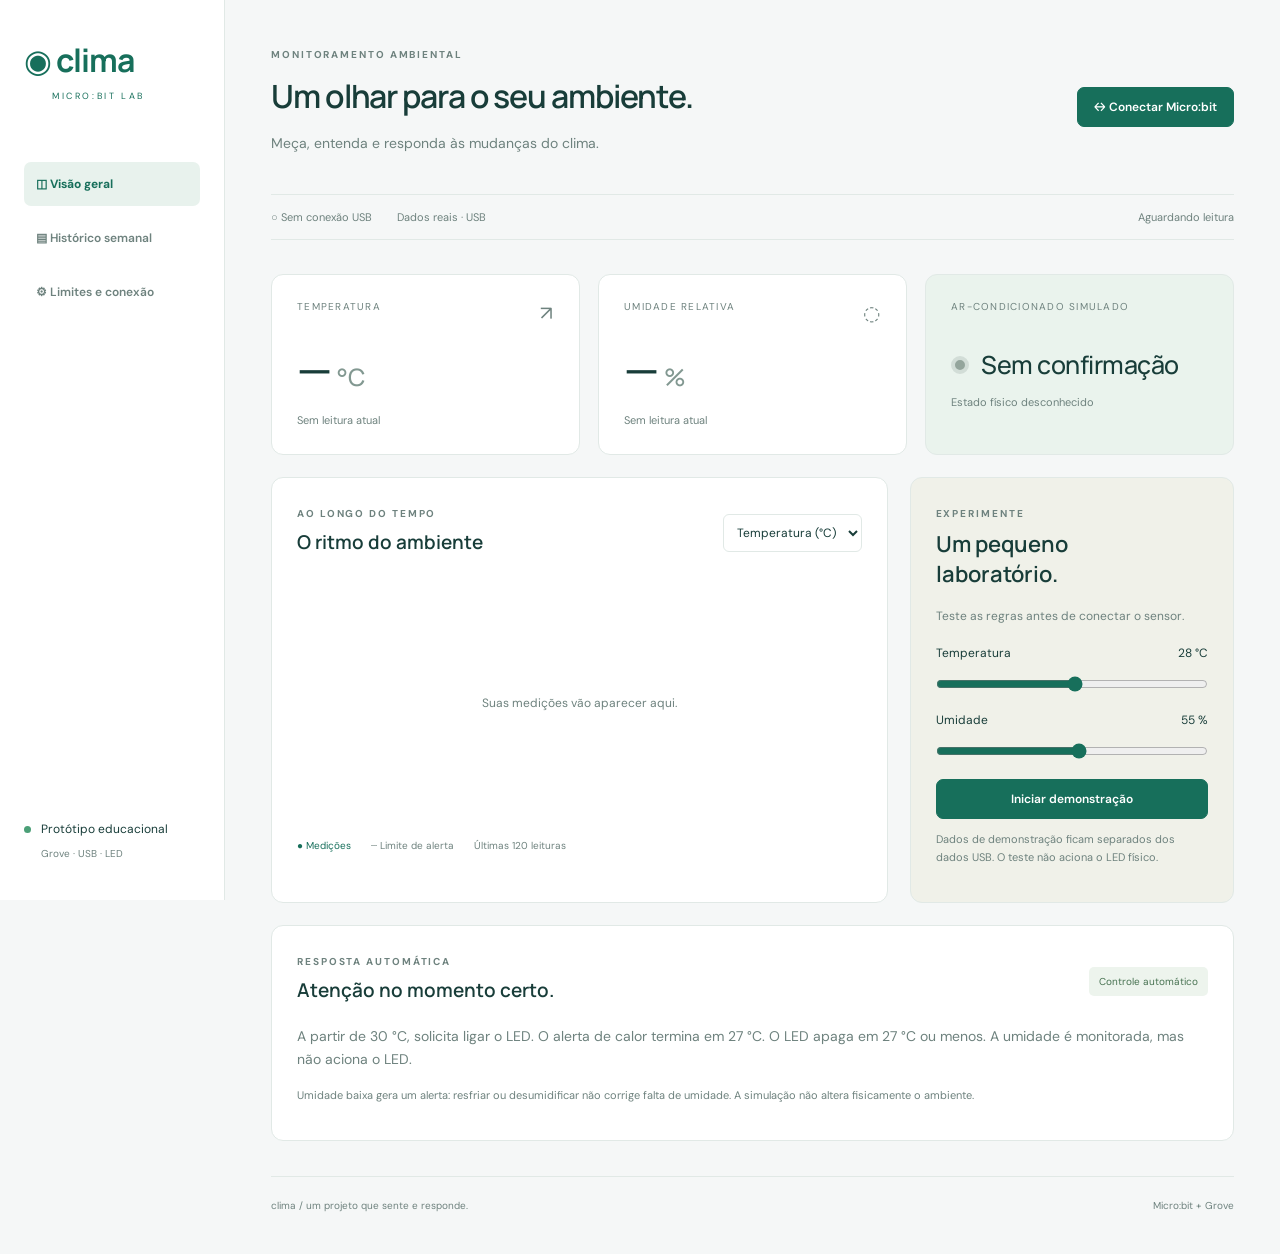
==== index.html @ e0c70516 "feat: prototipo termo" ====
<!doctype html><html lang="pt-BR"><head><meta charset="utf-8"><meta name="viewport" content="width=device-width,initial-scale=1"><title>Clima — Monitor de ambiente</title><link rel="stylesheet" href="style.css"></head><body>
<aside><a class="brand" href="#">◉ <b>clima</b><small>MICRO:BIT LAB</small></a><nav><button class="active" data-view="overview">◫ Visão geral</button><button data-view="history">▤ Histórico semanal</button><button data-view="settings">⚙ Limites e conexão</button></nav><div class="aside-bottom"><span class="dot"></span> Protótipo educacional<br><small>Grove · USB · LED</small></div></aside>
<main><header><div><span class="eyebrow">MONITORAMENTO AMBIENTAL</span><h1 id="pageTitle">Um olhar para o seu ambiente.</h1><p>Meça, entenda e responda às mudanças do clima.</p></div><button id="connect" class="primary">↔ Conectar Micro:bit</button></header>
<div class="notice"><span id="connection">○ Sem conexão USB</span><span id="source">Aguardando leituras reais</span><span id="updated">—</span></div><p id="message" role="status"></p>
<section id="overview" class="view"><div class="metrics"><article><span class="metric-label">TEMPERATURA <i>↗</i></span><strong id="temperature">— <small>°C</small></strong><p id="tempState">Aguardando sensor</p></article><article><span class="metric-label">UMIDADE RELATIVA <i>◌</i></span><strong id="humidity">— <small>%</small></strong><p id="humidityState">Aguardando sensor</p></article><article class="led-card"><span class="metric-label">AR-CONDICIONADO SIMULADO</span><div class="led-row"><span id="led" class="bulb"></span><strong id="ledState">Desligado</strong></div><p id="ledDetail">Representado pelo LED da matriz</p></article></div>
<div class="grid"><article class="chart-card"><div class="card-head"><div><span class="eyebrow">AO LONGO DO TEMPO</span><h2>O ritmo do ambiente</h2></div><select id="chartType" aria-label="Medição do gráfico"><option value="t">Temperatura (°C)</option><option value="h">Umidade (%)</option></select></div><div id="chart" class="chart"></div><div class="legend"><span>● Medições</span><span>┄ Limite de alerta</span><span>Últimas 120 leituras</span></div></article>
<article class="simulation"><span class="eyebrow">EXPERIMENTE</span><h2>Um pequeno laboratório.</h2><p>Teste as regras antes de conectar o sensor.</p><label>Temperatura <output id="tempOut">28 °C</output><input id="simTemp" type="range" min="10" max="45" step="0.5" value="28"></label><label>Umidade <output id="humOut">55 %</output><input id="simHum" type="range" min="10" max="95" value="55"></label><button id="simulate" class="primary">Iniciar demonstração</button><p class="muted">Dados de demonstração ficam separados dos dados USB. O teste não aciona o LED físico.</p></article></div>
<article><div class="card-head"><div><span class="eyebrow">RESPOSTA AUTOMÁTICA</span><h2 id="ruleTitle">Atenção no momento certo.</h2></div><span class="tag">Controle automático</span></div><p id="ruleText"></p><p class="muted">Umidade baixa gera um alerta: resfriar ou desumidificar não corrige falta de umidade. A simulação não altera fisicamente o ambiente.</p></article></section>
<section id="history" class="view" hidden><div class="card-head"><div><span class="eyebrow">RELATÓRIO</span><h2>Sua semana em perspectiva</h2></div><div class="tools"><input type="date" id="weekDate" aria-label="Data da semana"><button id="export">↓ Exportar CSV</button></div></div><p id="weekLabel"></p><div class="metrics"><article><span class="metric-label">PICO DE TEMPERATURA</span><strong id="peak">—</strong><p id="peakTime">Sem leituras na semana</p></article><article><span class="metric-label">OCORRÊNCIAS</span><strong id="eventCount">0</strong><p>Temperatura e umidade</p></article><article><span class="metric-label">HORÁRIO MAIS FREQUENTE</span><strong id="busyHour">—</strong><p>Início dos alertas</p></article></div><article><h2>Ocorrências registradas</h2><p class="muted">Horários locais do computador. Um episódio contínuo conta como uma ocorrência.</p><div class="table-wrap"><table><thead><tr><th>Início</th><th>Condição</th><th>Pico / mínimo</th><th>Duração</th><th>Ação solicitada</th></tr></thead><tbody id="events"></tbody></table></div></article></section>
<section id="settings" class="view" hidden><div class="grid"><article><span class="eyebrow">SUAS REGRAS</span><h2>Defina os limites</h2><form id="settingsForm"><label>Superaquecimento a partir de (°C)<input id="maxTemp" type="number" step="0.5" required min="0" max="60"></label><label>Encerrar resfriamento em (°C)<input id="returnTemp" type="number" step="0.5" required min="0" max="60"></label><label>Umidade mínima (%)<input id="minHum" type="number" required min="0" max="99"></label><label>Umidade máxima (%)<input id="maxHum" type="number" required min="1" max="100"></label><button class="primary">Salvar limites</button></form><p class="muted">40–70% é apenas uma faixa de demonstração ajustável, não uma recomendação para seu ambiente. As novas regras valem nas próximas leituras.</p></article><article><span class="eyebrow">DO SENSOR AO PAINEL</span><h2>Conectar é o próximo passo.</h2><ol><li>Abra o guia e prepare o código no MakeCode.</li><li>Use um cabo USB com transferência de dados.</li><li>Abra este painel no Chrome ou Edge em uma aba própria e clique em “Conectar Micro:bit”.</li><li>Escolha a porta serial do Micro:bit.</li></ol><a href="guia.html" target="_blank" class="button">Abrir guia e código do Micro:bit ↗</a><p class="muted">O painel precisa ficar aberto para coletar dados e controlar o LED. Sem leituras por 10 segundos, ele indica perda de sinal. O código de exemplo apaga o LED se os comandos pararem.</p><p class="muted">Histórico salvo apenas neste navegador, por até 90 dias e 100 mil leituras. Exporte o CSV para guardar uma cópia. Não há monitoramento com o navegador fechado.</p></article></div></section>
<footer>clima / um projeto que sente e responde.<span>Micro:bit + Grove</span></footer></main><script src="app.js"></script></body></html>
---- style.css ----
@import url('https://fonts.googleapis.com/css2?family=DM+Sans:wght@400;500;600;700&family=Manrope:wght@400;500;600;700;800&display=swap');
:root{--bg:#f5f7f7;--ink:#183d39;--muted:#6e827e;--green:#176f5b;--line:#e1e9e6}*{box-sizing:border-box}body{margin:0;background:var(--bg);color:var(--ink);font:14px 'DM Sans',sans-serif}aside{position:fixed;inset:0 auto 0 0;width:225px;background:#fff;border-right:1px solid var(--line);padding:38px 24px}.brand{display:block;font:32px Manrope,sans-serif;color:var(--green);text-decoration:none;letter-spacing:-1px}.brand small{display:block;font:9px 'DM Sans';letter-spacing:2.6px;margin:8px 0 60px 28px}nav button{display:block;width:100%;text-align:left;margin:10px 0;border:0;color:var(--muted);background:none;padding:14px 12px}nav button.active{background:#e8f2ed;color:var(--green);font-weight:700}.aside-bottom{position:absolute;bottom:35px;font-size:12px;line-height:2}.aside-bottom small{color:var(--muted);padding-left:17px}.dot{display:inline-block;width:7px;height:7px;background:#4b9f77;border-radius:50%;margin-right:7px}main{margin-left:225px;max-width:1600px;padding:44px 46px 20px}header{display:flex;justify-content:space-between;align-items:center;gap:20px}.eyebrow{font-size:10px;letter-spacing:1.9px;color:var(--muted);font-weight:700}h1{font:600 32px Manrope,sans-serif;letter-spacing:-1.1px;margin:12px 0}h2{font:600 19px Manrope,sans-serif;margin:8px 0 18px}p{color:var(--muted);line-height:1.65}button,.button{cursor:pointer;border:1px solid #d5e2dc;background:#fff;padding:11px 16px;border-radius:7px;color:var(--ink);font:600 12px 'DM Sans';text-decoration:none;display:inline-block}button:hover,.button:hover{filter:brightness(.95)}button:disabled{opacity:.5;cursor:wait}.primary{background:var(--green);color:#fff;border-color:var(--green)}.notice{display:flex;gap:25px;align-items:center;border-top:1px solid var(--line);border-bottom:1px solid var(--line);padding:15px 0;margin-top:25px;font-size:11px;color:var(--muted)}#updated{margin-left:auto}#message{min-height:14px;font-size:12px;margin:10px 0}.metrics{display:grid;grid-template-columns:repeat(3,1fr);gap:18px;margin:0 0 22px}article{background:white;border:1px solid var(--line);border-radius:12px;padding:25px}.metric-label{font-size:10px;letter-spacing:1.25px;display:block;color:var(--muted)}.metric-label i{float:right;font-style:normal;font-size:20px}.metrics strong{font:500 45px Manrope,sans-serif;display:block;margin:25px 0 10px;letter-spacing:-2px}.metrics strong small{font-size:24px;color:#829891;letter-spacing:0}.metrics p{font-size:11px;margin-bottom:0}.led-card{background:#eaf3ed}.led-row{display:flex;align-items:center;gap:12px;margin-top:34px}.led-row strong{font-size:25px;letter-spacing:-.5px;margin:0}.bulb{width:18px;height:18px;border:4px solid #d2ddd7;border-radius:50%;background:#94a59c}.bulb.on{background:#42ac72;border-color:#b6e5c8;box-shadow:0 0 20px #7ec59a}.grid{display:grid;grid-template-columns:minmax(0,1.9fr) minmax(270px,1fr);gap:22px;margin-bottom:22px}.card-head{display:flex;justify-content:space-between;align-items:center;gap:15px}.card-head h2{margin-bottom:8px}select,input[type=date]{background:white;border:1px solid var(--line);border-radius:6px;padding:9px;color:var(--ink);font:12px 'DM Sans'}.chart{height:240px;display:flex;align-items:center;justify-content:center;color:var(--muted);font-size:12px;margin-top:20px}.chart svg{width:100%;height:100%;overflow:visible}.legend{display:flex;gap:20px;font-size:10px;color:var(--muted);margin:16px 0 0}.legend span:first-child{color:var(--green)}.simulation{background:#f0f1e9}.simulation h2{font-size:22px;max-width:220px}.simulation p{font-size:12px}label{display:block;margin:18px 0;color:var(--ink);font-size:12px}output{float:right}input[type=range]{display:block;width:100%;margin:15px 0 20px;accent-color:var(--green)}.simulation .primary{width:100%}.muted{font-size:11px!important}.tag{background:#edf4ed;color:#477251;padding:8px 10px;border-radius:5px;font-size:10px}.tools{display:flex;gap:10px}table{border-collapse:collapse;width:100%;font-size:12px;text-align:left}th{color:var(--muted);font-size:10px;letter-spacing:.8px}td,th{padding:16px 8px;border-bottom:1px solid var(--line)}.table-wrap{overflow:auto}input[type=number]{display:block;border:1px solid var(--line);border-radius:5px;padding:10px;margin:8px 0;width:100%}li{padding:8px 0;line-height:1.6;color:var(--muted)}footer{display:flex;justify-content:space-between;border-top:1px solid var(--line);padding:22px 0;margin-top:35px;color:var(--muted);font-size:10px} [hidden]{display:none!important}.warn{color:#b36b2c!important}button:focus-visible,a:focus-visible,input:focus-visible,select:focus-visible{outline:3px solid #82bba9;outline-offset:3px}@media(max-width:1100px){aside{width:185px;padding:32px 16px}main{margin-left:185px;padding:30px 24px}.grid{grid-template-columns:1fr}.simulation h2{max-width:none}h1{font-size:26px}.metrics strong{font-size:35px}.metrics{gap:10px}article{padding:20px}}@media(max-width:720px){aside{position:static;width:auto;padding:18px}.brand{font-size:25px}.brand small,.aside-bottom{display:none}nav{display:flex;gap:4px;margin-top:12px}nav button{margin:0;padding:10px 6px;font-size:10px;text-align:center}main{margin:0;padding:24px 16px}header{align-items:flex-start;flex-direction:column}h1{font-size:25px}.metrics{grid-template-columns:1fr}.metrics strong{margin-top:15px}.notice{flex-wrap:wrap;gap:10px}#updated{margin-left:0}.card-head{align-items:flex-start;flex-wrap:wrap}.legend{gap:12px;font-size:9px}.tools{flex-wrap:wrap}}
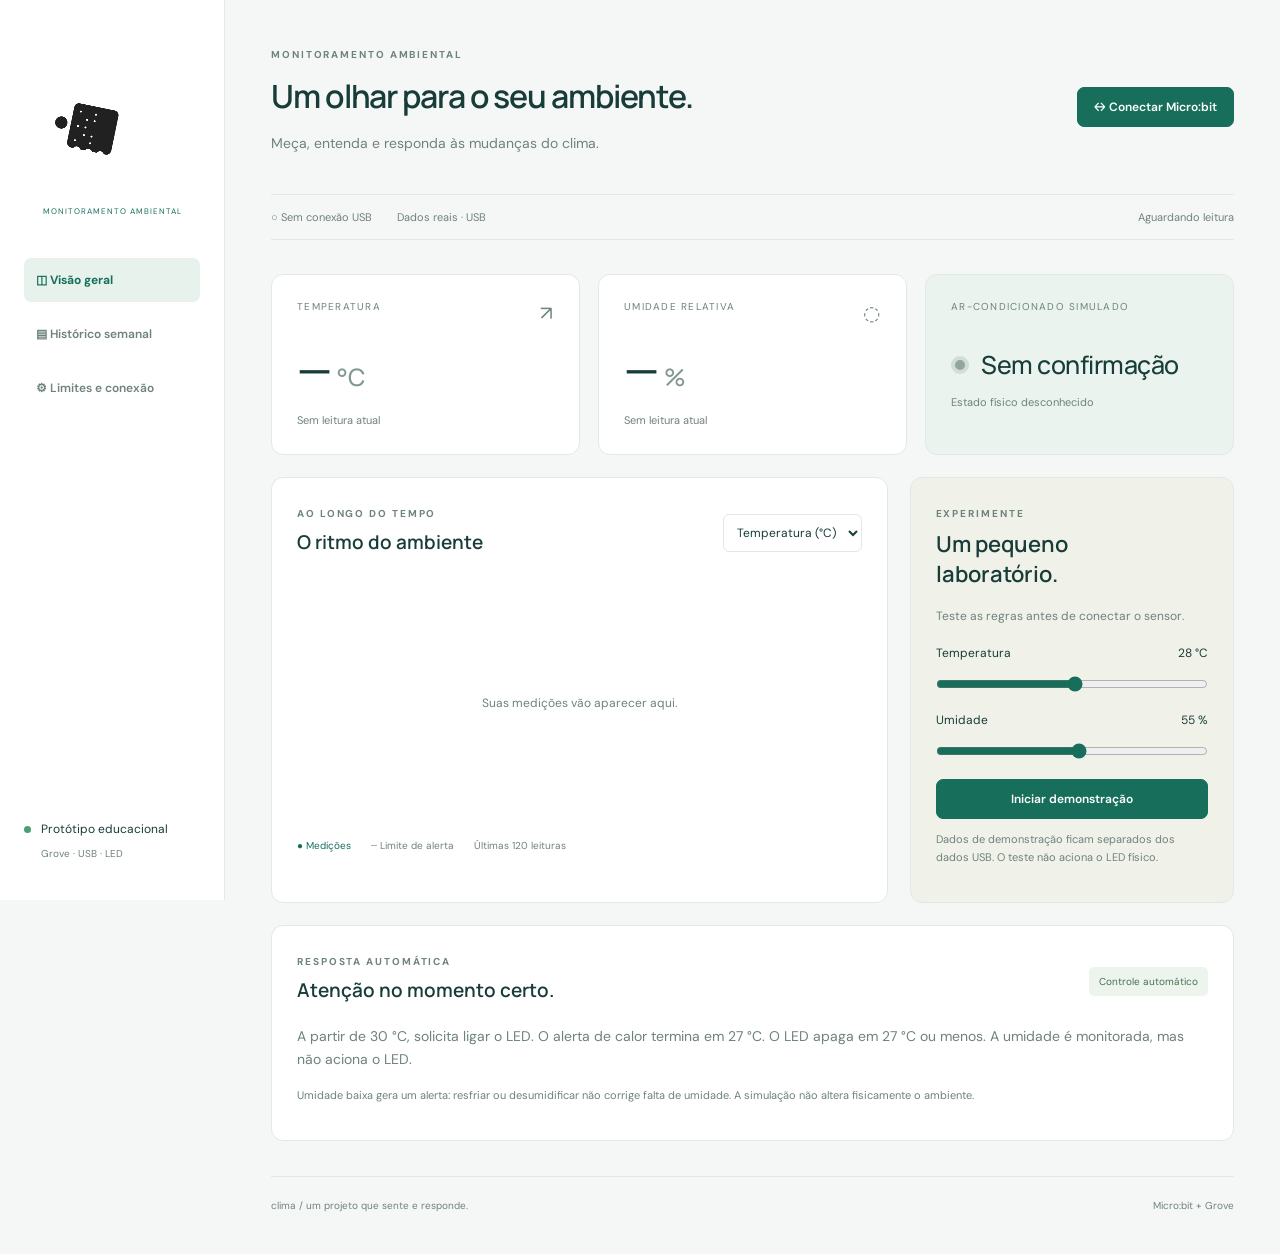
==== commit 88017ab9: "feat: mudando a logo" ====
--- a/index.html
+++ b/index.html
@@ -1,11 +1,160 @@
-<!doctype html><html lang="pt-BR"><head><meta charset="utf-8"><meta name="viewport" content="width=device-width,initial-scale=1"><title>Clima — Monitor de ambiente</title><link rel="stylesheet" href="style.css"></head><body>
-<aside><a class="brand" href="#">◉ <b>clima</b><small>MICRO:BIT LAB</small></a><nav><button class="active" data-view="overview">◫ Visão geral</button><button data-view="history">▤ Histórico semanal</button><button data-view="settings">⚙ Limites e conexão</button></nav><div class="aside-bottom"><span class="dot"></span> Protótipo educacional<br><small>Grove · USB · LED</small></div></aside>
-<main><header><div><span class="eyebrow">MONITORAMENTO AMBIENTAL</span><h1 id="pageTitle">Um olhar para o seu ambiente.</h1><p>Meça, entenda e responda às mudanças do clima.</p></div><button id="connect" class="primary">↔ Conectar Micro:bit</button></header>
-<div class="notice"><span id="connection">○ Sem conexão USB</span><span id="source">Aguardando leituras reais</span><span id="updated">—</span></div><p id="message" role="status"></p>
-<section id="overview" class="view"><div class="metrics"><article><span class="metric-label">TEMPERATURA <i>↗</i></span><strong id="temperature">— <small>°C</small></strong><p id="tempState">Aguardando sensor</p></article><article><span class="metric-label">UMIDADE RELATIVA <i>◌</i></span><strong id="humidity">— <small>%</small></strong><p id="humidityState">Aguardando sensor</p></article><article class="led-card"><span class="metric-label">AR-CONDICIONADO SIMULADO</span><div class="led-row"><span id="led" class="bulb"></span><strong id="ledState">Desligado</strong></div><p id="ledDetail">Representado pelo LED da matriz</p></article></div>
-<div class="grid"><article class="chart-card"><div class="card-head"><div><span class="eyebrow">AO LONGO DO TEMPO</span><h2>O ritmo do ambiente</h2></div><select id="chartType" aria-label="Medição do gráfico"><option value="t">Temperatura (°C)</option><option value="h">Umidade (%)</option></select></div><div id="chart" class="chart"></div><div class="legend"><span>● Medições</span><span>┄ Limite de alerta</span><span>Últimas 120 leituras</span></div></article>
-<article class="simulation"><span class="eyebrow">EXPERIMENTE</span><h2>Um pequeno laboratório.</h2><p>Teste as regras antes de conectar o sensor.</p><label>Temperatura <output id="tempOut">28 °C</output><input id="simTemp" type="range" min="10" max="45" step="0.5" value="28"></label><label>Umidade <output id="humOut">55 %</output><input id="simHum" type="range" min="10" max="95" value="55"></label><button id="simulate" class="primary">Iniciar demonstração</button><p class="muted">Dados de demonstração ficam separados dos dados USB. O teste não aciona o LED físico.</p></article></div>
-<article><div class="card-head"><div><span class="eyebrow">RESPOSTA AUTOMÁTICA</span><h2 id="ruleTitle">Atenção no momento certo.</h2></div><span class="tag">Controle automático</span></div><p id="ruleText"></p><p class="muted">Umidade baixa gera um alerta: resfriar ou desumidificar não corrige falta de umidade. A simulação não altera fisicamente o ambiente.</p></article></section>
-<section id="history" class="view" hidden><div class="card-head"><div><span class="eyebrow">RELATÓRIO</span><h2>Sua semana em perspectiva</h2></div><div class="tools"><input type="date" id="weekDate" aria-label="Data da semana"><button id="export">↓ Exportar CSV</button></div></div><p id="weekLabel"></p><div class="metrics"><article><span class="metric-label">PICO DE TEMPERATURA</span><strong id="peak">—</strong><p id="peakTime">Sem leituras na semana</p></article><article><span class="metric-label">OCORRÊNCIAS</span><strong id="eventCount">0</strong><p>Temperatura e umidade</p></article><article><span class="metric-label">HORÁRIO MAIS FREQUENTE</span><strong id="busyHour">—</strong><p>Início dos alertas</p></article></div><article><h2>Ocorrências registradas</h2><p class="muted">Horários locais do computador. Um episódio contínuo conta como uma ocorrência.</p><div class="table-wrap"><table><thead><tr><th>Início</th><th>Condição</th><th>Pico / mínimo</th><th>Duração</th><th>Ação solicitada</th></tr></thead><tbody id="events"></tbody></table></div></article></section>
-<section id="settings" class="view" hidden><div class="grid"><article><span class="eyebrow">SUAS REGRAS</span><h2>Defina os limites</h2><form id="settingsForm"><label>Superaquecimento a partir de (°C)<input id="maxTemp" type="number" step="0.5" required min="0" max="60"></label><label>Encerrar resfriamento em (°C)<input id="returnTemp" type="number" step="0.5" required min="0" max="60"></label><label>Umidade mínima (%)<input id="minHum" type="number" required min="0" max="99"></label><label>Umidade máxima (%)<input id="maxHum" type="number" required min="1" max="100"></label><button class="primary">Salvar limites</button></form><p class="muted">40–70% é apenas uma faixa de demonstração ajustável, não uma recomendação para seu ambiente. As novas regras valem nas próximas leituras.</p></article><article><span class="eyebrow">DO SENSOR AO PAINEL</span><h2>Conectar é o próximo passo.</h2><ol><li>Abra o guia e prepare o código no MakeCode.</li><li>Use um cabo USB com transferência de dados.</li><li>Abra este painel no Chrome ou Edge em uma aba própria e clique em “Conectar Micro:bit”.</li><li>Escolha a porta serial do Micro:bit.</li></ol><a href="guia.html" target="_blank" class="button">Abrir guia e código do Micro:bit ↗</a><p class="muted">O painel precisa ficar aberto para coletar dados e controlar o LED. Sem leituras por 10 segundos, ele indica perda de sinal. O código de exemplo apaga o LED se os comandos pararem.</p><p class="muted">Histórico salvo apenas neste navegador, por até 90 dias e 100 mil leituras. Exporte o CSV para guardar uma cópia. Não há monitoramento com o navegador fechado.</p></article></div></section>
-<footer>clima / um projeto que sente e responde.<span>Micro:bit + Grove</span></footer></main><script src="app.js"></script></body></html>
+<!doctype html>
+<html lang="pt-BR">
+
+<head>
+    <meta charset="utf-8">
+    <meta name="viewport" content="width=device-width,initial-scale=1">
+    <title>Clima — Monitor de ambiente</title>
+    <link rel="stylesheet" href="style.css">
+</head>
+
+<body>
+    <aside><a class="brand" href="#" aria-label="Termo — início">
+  <video class="brand-video" autoplay muted loop playsinline aria-hidden="true">
+    <source src="assets/termo-transparente.webm" type="video/webm">
+  </video>
+ 
+  <small>MONITORAMENTO AMBIENTAL</small>
+</a>
+        <nav><button class="active" data-view="overview">◫ Visão geral</button><button data-view="history">▤ Histórico
+                semanal</button><button data-view="settings">⚙ Limites e conexão</button></nav>
+        <div class="aside-bottom"><span class="dot"></span> Protótipo educacional<br><small>Grove · USB · LED</small>
+        </div>
+    </aside>
+    <main>
+        <header>
+            <div><span class="eyebrow">MONITORAMENTO AMBIENTAL</span>
+                <h1 id="pageTitle">Um olhar para o seu ambiente.</h1>
+                <p>Meça, entenda e responda às mudanças do clima.</p>
+            </div><button id="connect" class="primary">↔ Conectar Micro:bit</button>
+        </header>
+        <div class="notice"><span id="connection">○ Sem conexão USB</span><span id="source">Aguardando leituras
+                reais</span><span id="updated">—</span></div>
+        <p id="message" role="status"></p>
+        <section id="overview" class="view">
+            <div class="metrics">
+                <article><span class="metric-label">TEMPERATURA <i>↗</i></span><strong id="temperature">—
+                        <small>°C</small></strong>
+                    <p id="tempState">Aguardando sensor</p>
+                </article>
+                <article><span class="metric-label">UMIDADE RELATIVA <i>◌</i></span><strong id="humidity">—
+                        <small>%</small></strong>
+                    <p id="humidityState">Aguardando sensor</p>
+                </article>
+                <article class="led-card"><span class="metric-label">AR-CONDICIONADO SIMULADO</span>
+                    <div class="led-row"><span id="led" class="bulb"></span><strong id="ledState">Desligado</strong>
+                    </div>
+                    <p id="ledDetail">Representado pelo LED da matriz</p>
+                </article>
+            </div>
+            <div class="grid">
+                <article class="chart-card">
+                    <div class="card-head">
+                        <div><span class="eyebrow">AO LONGO DO TEMPO</span>
+                            <h2>O ritmo do ambiente</h2>
+                        </div><select id="chartType" aria-label="Medição do gráfico">
+                            <option value="t">Temperatura (°C)</option>
+                            <option value="h">Umidade (%)</option>
+                        </select>
+                    </div>
+                    <div id="chart" class="chart"></div>
+                    <div class="legend"><span>● Medições</span><span>┄ Limite de alerta</span><span>Últimas 120
+                            leituras</span></div>
+                </article>
+                <article class="simulation"><span class="eyebrow">EXPERIMENTE</span>
+                    <h2>Um pequeno laboratório.</h2>
+                    <p>Teste as regras antes de conectar o sensor.</p><label>Temperatura <output id="tempOut">28
+                            °C</output><input id="simTemp" type="range" min="10" max="45" step="0.5"
+                            value="28"></label><label>Umidade <output id="humOut">55 %</output><input id="simHum"
+                            type="range" min="10" max="95" value="55"></label><button id="simulate"
+                        class="primary">Iniciar demonstração</button>
+                    <p class="muted">Dados de demonstração ficam separados dos dados USB. O teste não aciona o LED
+                        físico.</p>
+                </article>
+            </div>
+            <article>
+                <div class="card-head">
+                    <div><span class="eyebrow">RESPOSTA AUTOMÁTICA</span>
+                        <h2 id="ruleTitle">Atenção no momento certo.</h2>
+                    </div><span class="tag">Controle automático</span>
+                </div>
+                <p id="ruleText"></p>
+                <p class="muted">Umidade baixa gera um alerta: resfriar ou desumidificar não corrige falta de umidade. A
+                    simulação não altera fisicamente o ambiente.</p>
+            </article>
+        </section>
+        <section id="history" class="view" hidden>
+            <div class="card-head">
+                <div><span class="eyebrow">RELATÓRIO</span>
+                    <h2>Sua semana em perspectiva</h2>
+                </div>
+                <div class="tools"><input type="date" id="weekDate" aria-label="Data da semana"><button id="export">↓
+                        Exportar CSV</button></div>
+            </div>
+            <p id="weekLabel"></p>
+            <div class="metrics">
+                <article><span class="metric-label">PICO DE TEMPERATURA</span><strong id="peak">—</strong>
+                    <p id="peakTime">Sem leituras na semana</p>
+                </article>
+                <article><span class="metric-label">OCORRÊNCIAS</span><strong id="eventCount">0</strong>
+                    <p>Temperatura e umidade</p>
+                </article>
+                <article><span class="metric-label">HORÁRIO MAIS FREQUENTE</span><strong id="busyHour">—</strong>
+                    <p>Início dos alertas</p>
+                </article>
+            </div>
+            <article>
+                <h2>Ocorrências registradas</h2>
+                <p class="muted">Horários locais do computador. Um episódio contínuo conta como uma ocorrência.</p>
+                <div class="table-wrap">
+                    <table>
+                        <thead>
+                            <tr>
+                                <th>Início</th>
+                                <th>Condição</th>
+                                <th>Pico / mínimo</th>
+                                <th>Duração</th>
+                                <th>Ação solicitada</th>
+                            </tr>
+                        </thead>
+                        <tbody id="events"></tbody>
+                    </table>
+                </div>
+            </article>
+        </section>
+        <section id="settings" class="view" hidden>
+            <div class="grid">
+                <article><span class="eyebrow">SUAS REGRAS</span>
+                    <h2>Defina os limites</h2>
+                    <form id="settingsForm"><label>Superaquecimento a partir de (°C)<input id="maxTemp" type="number"
+                                step="0.5" required min="0" max="60"></label><label>Encerrar resfriamento em (°C)<input
+                                id="returnTemp" type="number" step="0.5" required min="0"
+                                max="60"></label><label>Umidade mínima (%)<input id="minHum" type="number" required
+                                min="0" max="99"></label><label>Umidade máxima (%)<input id="maxHum" type="number"
+                                required min="1" max="100"></label><button class="primary">Salvar limites</button>
+                    </form>
+                    <p class="muted">40–70% é apenas uma faixa de demonstração ajustável, não uma recomendação para seu
+                        ambiente. As novas regras valem nas próximas leituras.</p>
+                </article>
+                <article><span class="eyebrow">DO SENSOR AO PAINEL</span>
+                    <h2>Conectar é o próximo passo.</h2>
+                    <ol>
+                        <li>Abra o guia e prepare o código no MakeCode.</li>
+                        <li>Use um cabo USB com transferência de dados.</li>
+                        <li>Abra este painel no Chrome ou Edge em uma aba própria e clique em “Conectar Micro:bit”.</li>
+                        <li>Escolha a porta serial do Micro:bit.</li>
+                    </ol><a href="guia.html" target="_blank" class="button">Abrir guia e código do Micro:bit ↗</a>
+                    <p class="muted">O painel precisa ficar aberto para coletar dados e controlar o LED. Sem leituras
+                        por 10 segundos, ele indica perda de sinal. O código de exemplo apaga o LED se os comandos
+                        pararem.</p>
+                    <p class="muted">Histórico salvo apenas neste navegador, por até 90 dias e 100 mil leituras. Exporte
+                        o CSV para guardar uma cópia. Não há monitoramento com o navegador fechado.</p>
+                </article>
+            </div>
+        </section>
+        <footer>clima / um projeto que sente e responde.<span>Micro:bit + Grove</span></footer>
+    </main>
+    <script src="app.js"></script>
+</body>
+
+</html>
--- a/style.css
+++ b/style.css
@@ -1,2 +1,556 @@
 @import url('https://fonts.googleapis.com/css2?family=DM+Sans:wght@400;500;600;700&family=Manrope:wght@400;500;600;700;800&display=swap');
-:root{--bg:#f5f7f7;--ink:#183d39;--muted:#6e827e;--green:#176f5b;--line:#e1e9e6}*{box-sizing:border-box}body{margin:0;background:var(--bg);color:var(--ink);font:14px 'DM Sans',sans-serif}aside{position:fixed;inset:0 auto 0 0;width:225px;background:#fff;border-right:1px solid var(--line);padding:38px 24px}.brand{display:block;font:32px Manrope,sans-serif;color:var(--green);text-decoration:none;letter-spacing:-1px}.brand small{display:block;font:9px 'DM Sans';letter-spacing:2.6px;margin:8px 0 60px 28px}nav button{display:block;width:100%;text-align:left;margin:10px 0;border:0;color:var(--muted);background:none;padding:14px 12px}nav button.active{background:#e8f2ed;color:var(--green);font-weight:700}.aside-bottom{position:absolute;bottom:35px;font-size:12px;line-height:2}.aside-bottom small{color:var(--muted);padding-left:17px}.dot{display:inline-block;width:7px;height:7px;background:#4b9f77;border-radius:50%;margin-right:7px}main{margin-left:225px;max-width:1600px;padding:44px 46px 20px}header{display:flex;justify-content:space-between;align-items:center;gap:20px}.eyebrow{font-size:10px;letter-spacing:1.9px;color:var(--muted);font-weight:700}h1{font:600 32px Manrope,sans-serif;letter-spacing:-1.1px;margin:12px 0}h2{font:600 19px Manrope,sans-serif;margin:8px 0 18px}p{color:var(--muted);line-height:1.65}button,.button{cursor:pointer;border:1px solid #d5e2dc;background:#fff;padding:11px 16px;border-radius:7px;color:var(--ink);font:600 12px 'DM Sans';text-decoration:none;display:inline-block}button:hover,.button:hover{filter:brightness(.95)}button:disabled{opacity:.5;cursor:wait}.primary{background:var(--green);color:#fff;border-color:var(--green)}.notice{display:flex;gap:25px;align-items:center;border-top:1px solid var(--line);border-bottom:1px solid var(--line);padding:15px 0;margin-top:25px;font-size:11px;color:var(--muted)}#updated{margin-left:auto}#message{min-height:14px;font-size:12px;margin:10px 0}.metrics{display:grid;grid-template-columns:repeat(3,1fr);gap:18px;margin:0 0 22px}article{background:white;border:1px solid var(--line);border-radius:12px;padding:25px}.metric-label{font-size:10px;letter-spacing:1.25px;display:block;color:var(--muted)}.metric-label i{float:right;font-style:normal;font-size:20px}.metrics strong{font:500 45px Manrope,sans-serif;display:block;margin:25px 0 10px;letter-spacing:-2px}.metrics strong small{font-size:24px;color:#829891;letter-spacing:0}.metrics p{font-size:11px;margin-bottom:0}.led-card{background:#eaf3ed}.led-row{display:flex;align-items:center;gap:12px;margin-top:34px}.led-row strong{font-size:25px;letter-spacing:-.5px;margin:0}.bulb{width:18px;height:18px;border:4px solid #d2ddd7;border-radius:50%;background:#94a59c}.bulb.on{background:#42ac72;border-color:#b6e5c8;box-shadow:0 0 20px #7ec59a}.grid{display:grid;grid-template-columns:minmax(0,1.9fr) minmax(270px,1fr);gap:22px;margin-bottom:22px}.card-head{display:flex;justify-content:space-between;align-items:center;gap:15px}.card-head h2{margin-bottom:8px}select,input[type=date]{background:white;border:1px solid var(--line);border-radius:6px;padding:9px;color:var(--ink);font:12px 'DM Sans'}.chart{height:240px;display:flex;align-items:center;justify-content:center;color:var(--muted);font-size:12px;margin-top:20px}.chart svg{width:100%;height:100%;overflow:visible}.legend{display:flex;gap:20px;font-size:10px;color:var(--muted);margin:16px 0 0}.legend span:first-child{color:var(--green)}.simulation{background:#f0f1e9}.simulation h2{font-size:22px;max-width:220px}.simulation p{font-size:12px}label{display:block;margin:18px 0;color:var(--ink);font-size:12px}output{float:right}input[type=range]{display:block;width:100%;margin:15px 0 20px;accent-color:var(--green)}.simulation .primary{width:100%}.muted{font-size:11px!important}.tag{background:#edf4ed;color:#477251;padding:8px 10px;border-radius:5px;font-size:10px}.tools{display:flex;gap:10px}table{border-collapse:collapse;width:100%;font-size:12px;text-align:left}th{color:var(--muted);font-size:10px;letter-spacing:.8px}td,th{padding:16px 8px;border-bottom:1px solid var(--line)}.table-wrap{overflow:auto}input[type=number]{display:block;border:1px solid var(--line);border-radius:5px;padding:10px;margin:8px 0;width:100%}li{padding:8px 0;line-height:1.6;color:var(--muted)}footer{display:flex;justify-content:space-between;border-top:1px solid var(--line);padding:22px 0;margin-top:35px;color:var(--muted);font-size:10px} [hidden]{display:none!important}.warn{color:#b36b2c!important}button:focus-visible,a:focus-visible,input:focus-visible,select:focus-visible{outline:3px solid #82bba9;outline-offset:3px}@media(max-width:1100px){aside{width:185px;padding:32px 16px}main{margin-left:185px;padding:30px 24px}.grid{grid-template-columns:1fr}.simulation h2{max-width:none}h1{font-size:26px}.metrics strong{font-size:35px}.metrics{gap:10px}article{padding:20px}}@media(max-width:720px){aside{position:static;width:auto;padding:18px}.brand{font-size:25px}.brand small,.aside-bottom{display:none}nav{display:flex;gap:4px;margin-top:12px}nav button{margin:0;padding:10px 6px;font-size:10px;text-align:center}main{margin:0;padding:24px 16px}header{align-items:flex-start;flex-direction:column}h1{font-size:25px}.metrics{grid-template-columns:1fr}.metrics strong{margin-top:15px}.notice{flex-wrap:wrap;gap:10px}#updated{margin-left:0}.card-head{align-items:flex-start;flex-wrap:wrap}.legend{gap:12px;font-size:9px}.tools{flex-wrap:wrap}}
+
+:root {
+    --bg: #f5f7f7;
+    --ink: #183d39;
+    --muted: #6e827e;
+    --green: #176f5b;
+    --line: #e1e9e6
+}
+
+* {
+    box-sizing: border-box
+}
+
+body {
+    margin: 0;
+    background: var(--bg);
+    color: var(--ink);
+    font: 14px 'DM Sans', sans-serif
+}
+
+aside {
+    position: fixed;
+    inset: 0 auto 0 0;
+    width: 225px;
+    background: #fff;
+    border-right: 1px solid var(--line);
+    padding: 38px 24px
+}
+
+.brand {
+    display: block;
+    font: 32px Manrope, sans-serif;
+    color: var(--green);
+    text-decoration: none;
+    letter-spacing: -1px
+}
+
+.brand small {
+    display: block;
+    font: 9px 'DM Sans';
+    letter-spacing: 2.6px;
+    margin: 8px 0 60px 28px
+}
+
+nav button {
+    display: block;
+    width: 100%;
+    text-align: left;
+    margin: 10px 0;
+    border: 0;
+    color: var(--muted);
+    background: none;
+    padding: 14px 12px
+}
+
+nav button.active {
+    background: #e8f2ed;
+    color: var(--green);
+    font-weight: 700
+}
+
+.aside-bottom {
+    position: absolute;
+    bottom: 35px;
+    font-size: 12px;
+    line-height: 2
+}
+
+.aside-bottom small {
+    color: var(--muted);
+    padding-left: 17px
+}
+
+.dot {
+    display: inline-block;
+    width: 7px;
+    height: 7px;
+    background: #4b9f77;
+    border-radius: 50%;
+    margin-right: 7px
+}
+
+main {
+    margin-left: 225px;
+    max-width: 1600px;
+    padding: 44px 46px 20px
+}
+
+header {
+    display: flex;
+    justify-content: space-between;
+    align-items: center;
+    gap: 20px
+}
+
+.eyebrow {
+    font-size: 10px;
+    letter-spacing: 1.9px;
+    color: var(--muted);
+    font-weight: 700
+}
+
+h1 {
+    font: 600 32px Manrope, sans-serif;
+    letter-spacing: -1.1px;
+    margin: 12px 0
+}
+
+h2 {
+    font: 600 19px Manrope, sans-serif;
+    margin: 8px 0 18px
+}
+
+p {
+    color: var(--muted);
+    line-height: 1.65
+}
+
+button,
+.button {
+    cursor: pointer;
+    border: 1px solid #d5e2dc;
+    background: #fff;
+    padding: 11px 16px;
+    border-radius: 7px;
+    color: var(--ink);
+    font: 600 12px 'DM Sans';
+    text-decoration: none;
+    display: inline-block
+}
+
+button:hover,
+.button:hover {
+    filter: brightness(.95)
+}
+
+button:disabled {
+    opacity: .5;
+    cursor: wait
+}
+
+.primary {
+    background: var(--green);
+    color: #fff;
+    border-color: var(--green)
+}
+
+.notice {
+    display: flex;
+    gap: 25px;
+    align-items: center;
+    border-top: 1px solid var(--line);
+    border-bottom: 1px solid var(--line);
+    padding: 15px 0;
+    margin-top: 25px;
+    font-size: 11px;
+    color: var(--muted)
+}
+
+#updated {
+    margin-left: auto
+}
+
+#message {
+    min-height: 14px;
+    font-size: 12px;
+    margin: 10px 0
+}
+
+.metrics {
+    display: grid;
+    grid-template-columns: repeat(3, 1fr);
+    gap: 18px;
+    margin: 0 0 22px
+}
+
+article {
+    background: white;
+    border: 1px solid var(--line);
+    border-radius: 12px;
+    padding: 25px
+}
+
+.metric-label {
+    font-size: 10px;
+    letter-spacing: 1.25px;
+    display: block;
+    color: var(--muted)
+}
+
+.metric-label i {
+    float: right;
+    font-style: normal;
+    font-size: 20px
+}
+
+.metrics strong {
+    font: 500 45px Manrope, sans-serif;
+    display: block;
+    margin: 25px 0 10px;
+    letter-spacing: -2px
+}
+
+.metrics strong small {
+    font-size: 24px;
+    color: #829891;
+    letter-spacing: 0
+}
+
+.metrics p {
+    font-size: 11px;
+    margin-bottom: 0
+}
+
+.led-card {
+    background: #eaf3ed
+}
+
+.led-row {
+    display: flex;
+    align-items: center;
+    gap: 12px;
+    margin-top: 34px
+}
+
+.led-row strong {
+    font-size: 25px;
+    letter-spacing: -.5px;
+    margin: 0
+}
+
+.bulb {
+    width: 18px;
+    height: 18px;
+    border: 4px solid #d2ddd7;
+    border-radius: 50%;
+    background: #94a59c
+}
+
+.bulb.on {
+    background: #42ac72;
+    border-color: #b6e5c8;
+    box-shadow: 0 0 20px #7ec59a
+}
+
+.grid {
+    display: grid;
+    grid-template-columns: minmax(0, 1.9fr) minmax(270px, 1fr);
+    gap: 22px;
+    margin-bottom: 22px
+}
+
+.card-head {
+    display: flex;
+    justify-content: space-between;
+    align-items: center;
+    gap: 15px
+}
+
+.card-head h2 {
+    margin-bottom: 8px
+}
+
+select,
+input[type=date] {
+    background: white;
+    border: 1px solid var(--line);
+    border-radius: 6px;
+    padding: 9px;
+    color: var(--ink);
+    font: 12px 'DM Sans'
+}
+
+.chart {
+    height: 240px;
+    display: flex;
+    align-items: center;
+    justify-content: center;
+    color: var(--muted);
+    font-size: 12px;
+    margin-top: 20px
+}
+
+.chart svg {
+    width: 100%;
+    height: 100%;
+    overflow: visible
+}
+
+.legend {
+    display: flex;
+    gap: 20px;
+    font-size: 10px;
+    color: var(--muted);
+    margin: 16px 0 0
+}
+
+.legend span:first-child {
+    color: var(--green)
+}
+
+.simulation {
+    background: #f0f1e9
+}
+
+.simulation h2 {
+    font-size: 22px;
+    max-width: 220px
+}
+
+.simulation p {
+    font-size: 12px
+}
+
+label {
+    display: block;
+    margin: 18px 0;
+    color: var(--ink);
+    font-size: 12px
+}
+
+output {
+    float: right
+}
+
+input[type=range] {
+    display: block;
+    width: 100%;
+    margin: 15px 0 20px;
+    accent-color: var(--green)
+}
+
+.simulation .primary {
+    width: 100%
+}
+
+.muted {
+    font-size: 11px !important
+}
+
+.tag {
+    background: #edf4ed;
+    color: #477251;
+    padding: 8px 10px;
+    border-radius: 5px;
+    font-size: 10px
+}
+
+.tools {
+    display: flex;
+    gap: 10px
+}
+
+table {
+    border-collapse: collapse;
+    width: 100%;
+    font-size: 12px;
+    text-align: left
+}
+
+th {
+    color: var(--muted);
+    font-size: 10px;
+    letter-spacing: .8px
+}
+
+td,
+th {
+    padding: 16px 8px;
+    border-bottom: 1px solid var(--line)
+}
+
+.table-wrap {
+    overflow: auto
+}
+
+input[type=number] {
+    display: block;
+    border: 1px solid var(--line);
+    border-radius: 5px;
+    padding: 10px;
+    margin: 8px 0;
+    width: 100%
+}
+
+li {
+    padding: 8px 0;
+    line-height: 1.6;
+    color: var(--muted)
+}
+
+footer {
+    display: flex;
+    justify-content: space-between;
+    border-top: 1px solid var(--line);
+    padding: 22px 0;
+    margin-top: 35px;
+    color: var(--muted);
+    font-size: 10px
+}
+
+[hidden] {
+    display: none !important
+}
+
+.warn {
+    color: #b36b2c !important
+}
+
+button:focus-visible,
+a:focus-visible,
+input:focus-visible,
+select:focus-visible {
+    outline: 3px solid #82bba9;
+    outline-offset: 3px
+}
+
+@media(max-width:1100px) {
+    aside {
+        width: 185px;
+        padding: 32px 16px
+    }
+
+    main {
+        margin-left: 185px;
+        padding: 30px 24px
+    }
+
+    .grid {
+        grid-template-columns: 1fr
+    }
+
+    .simulation h2 {
+        max-width: none
+    }
+
+    h1 {
+        font-size: 26px
+    }
+
+    .metrics strong {
+        font-size: 35px
+    }
+
+    .metrics {
+        gap: 10px
+    }
+
+    article {
+        padding: 20px
+    }
+}
+
+@media(max-width:720px) {
+    aside {
+        position: static;
+        width: auto;
+        padding: 18px
+    }
+
+    .brand {
+        font-size: 25px
+    }
+
+    .brand small,
+    .aside-bottom {
+        display: none
+    }
+
+    nav {
+        display: flex;
+        gap: 4px;
+        margin-top: 12px
+    }
+
+    nav button {
+        margin: 0;
+        padding: 10px 6px;
+        font-size: 10px;
+        text-align: center
+    }
+
+    main {
+        margin: 0;
+        padding: 24px 16px
+    }
+
+    header {
+        align-items: flex-start;
+        flex-direction: column
+    }
+
+    h1 {
+        font-size: 25px
+    }
+
+    .metrics {
+        grid-template-columns: 1fr
+    }
+
+    .metrics strong {
+        margin-top: 15px
+    }
+
+    .notice {
+        flex-wrap: wrap;
+        gap: 10px
+    }
+
+    #updated {
+        margin-left: 0
+    }
+
+    .card-head {
+        align-items: flex-start;
+        flex-wrap: wrap
+    }
+
+    .legend {
+        gap: 12px;
+        font-size: 9px
+    }
+
+    .tools {
+        flex-wrap: wrap
+    }
+}
+.brand {
+  display: flex;
+  flex-direction: column;
+  align-items: center;
+  gap: 8px;
+}
+
+.brand-video {
+  width: 120%;
+  height: 160px;
+  object-fit: cover;
+  border-radius: 12px;
+  background: #fff;
+}
+
+.brand small {
+  margin: 0 0 32px;
+  text-align: center;
+  font-size: 8px;
+  letter-spacing: 1px;
+}
+
+@media (max-width: 720px) {
+  .brand-video {
+    width: 160px;
+    height: 100px;
+  }
+}
